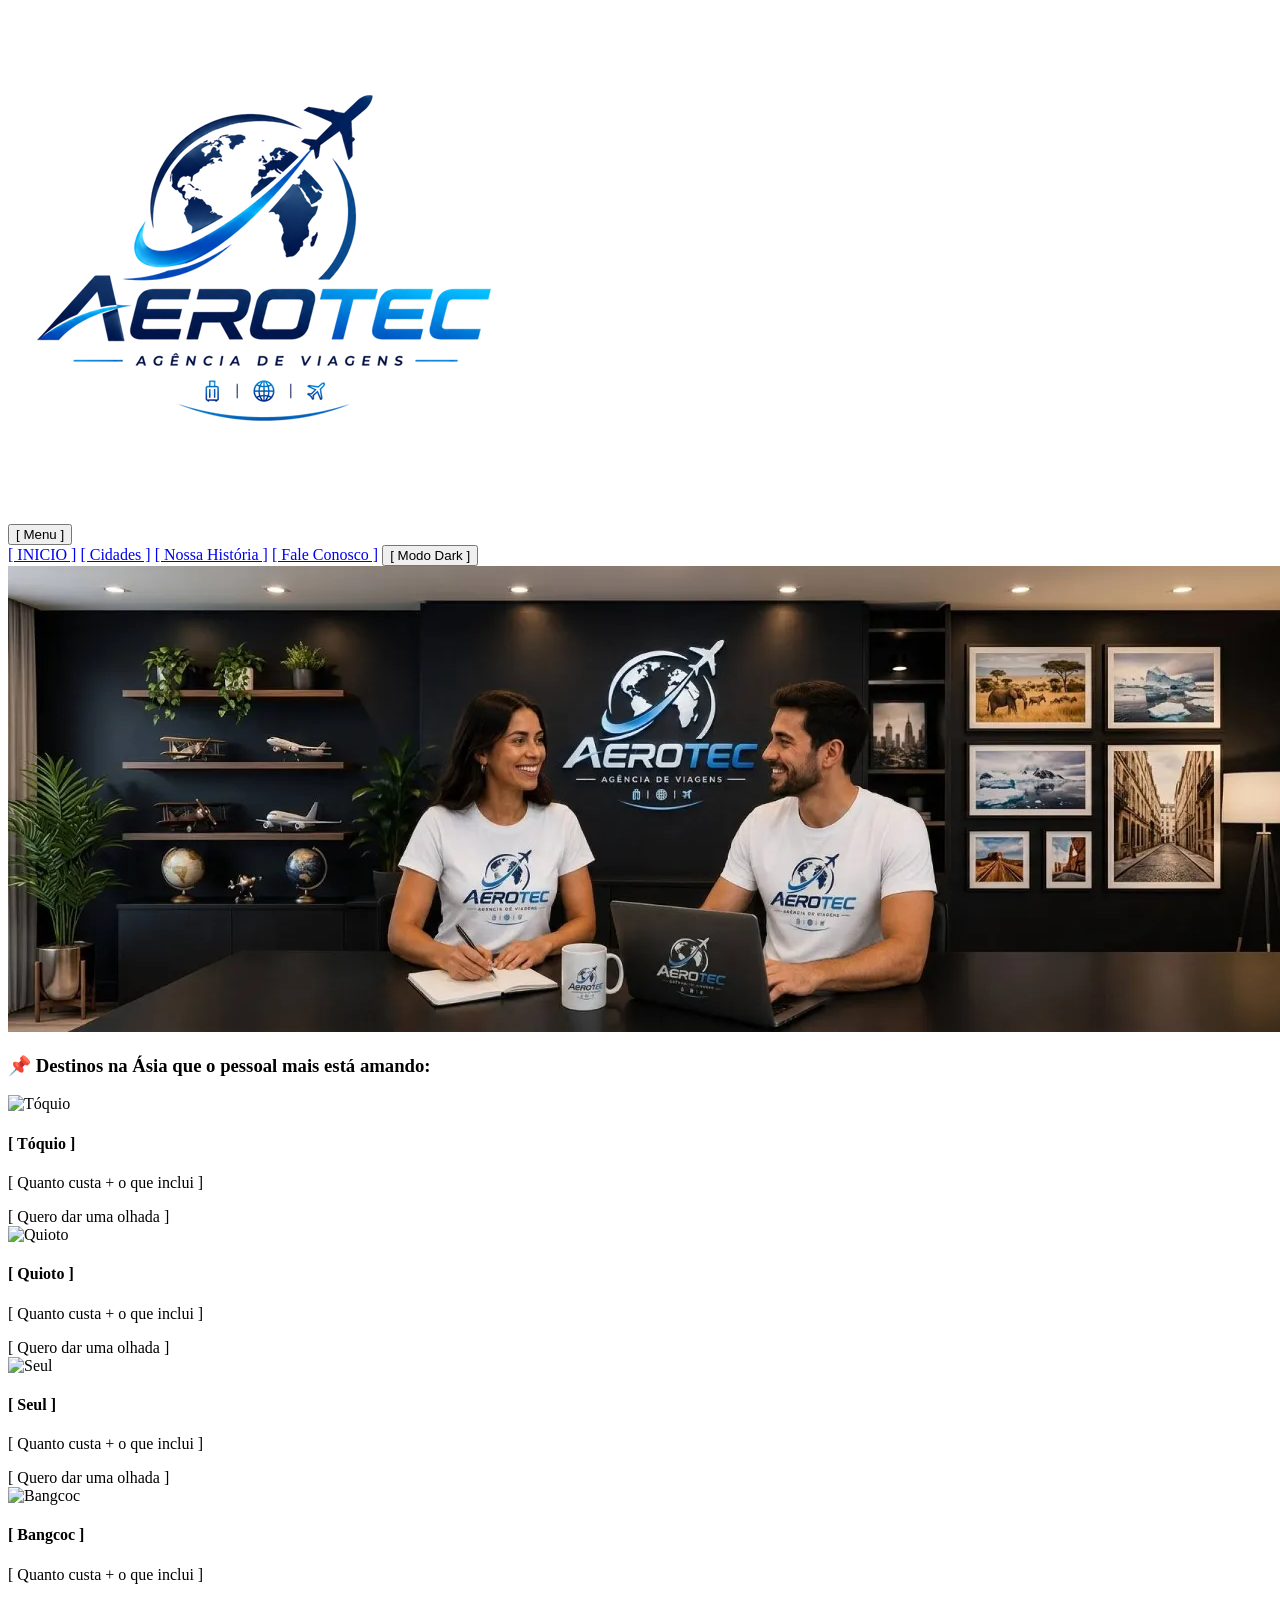
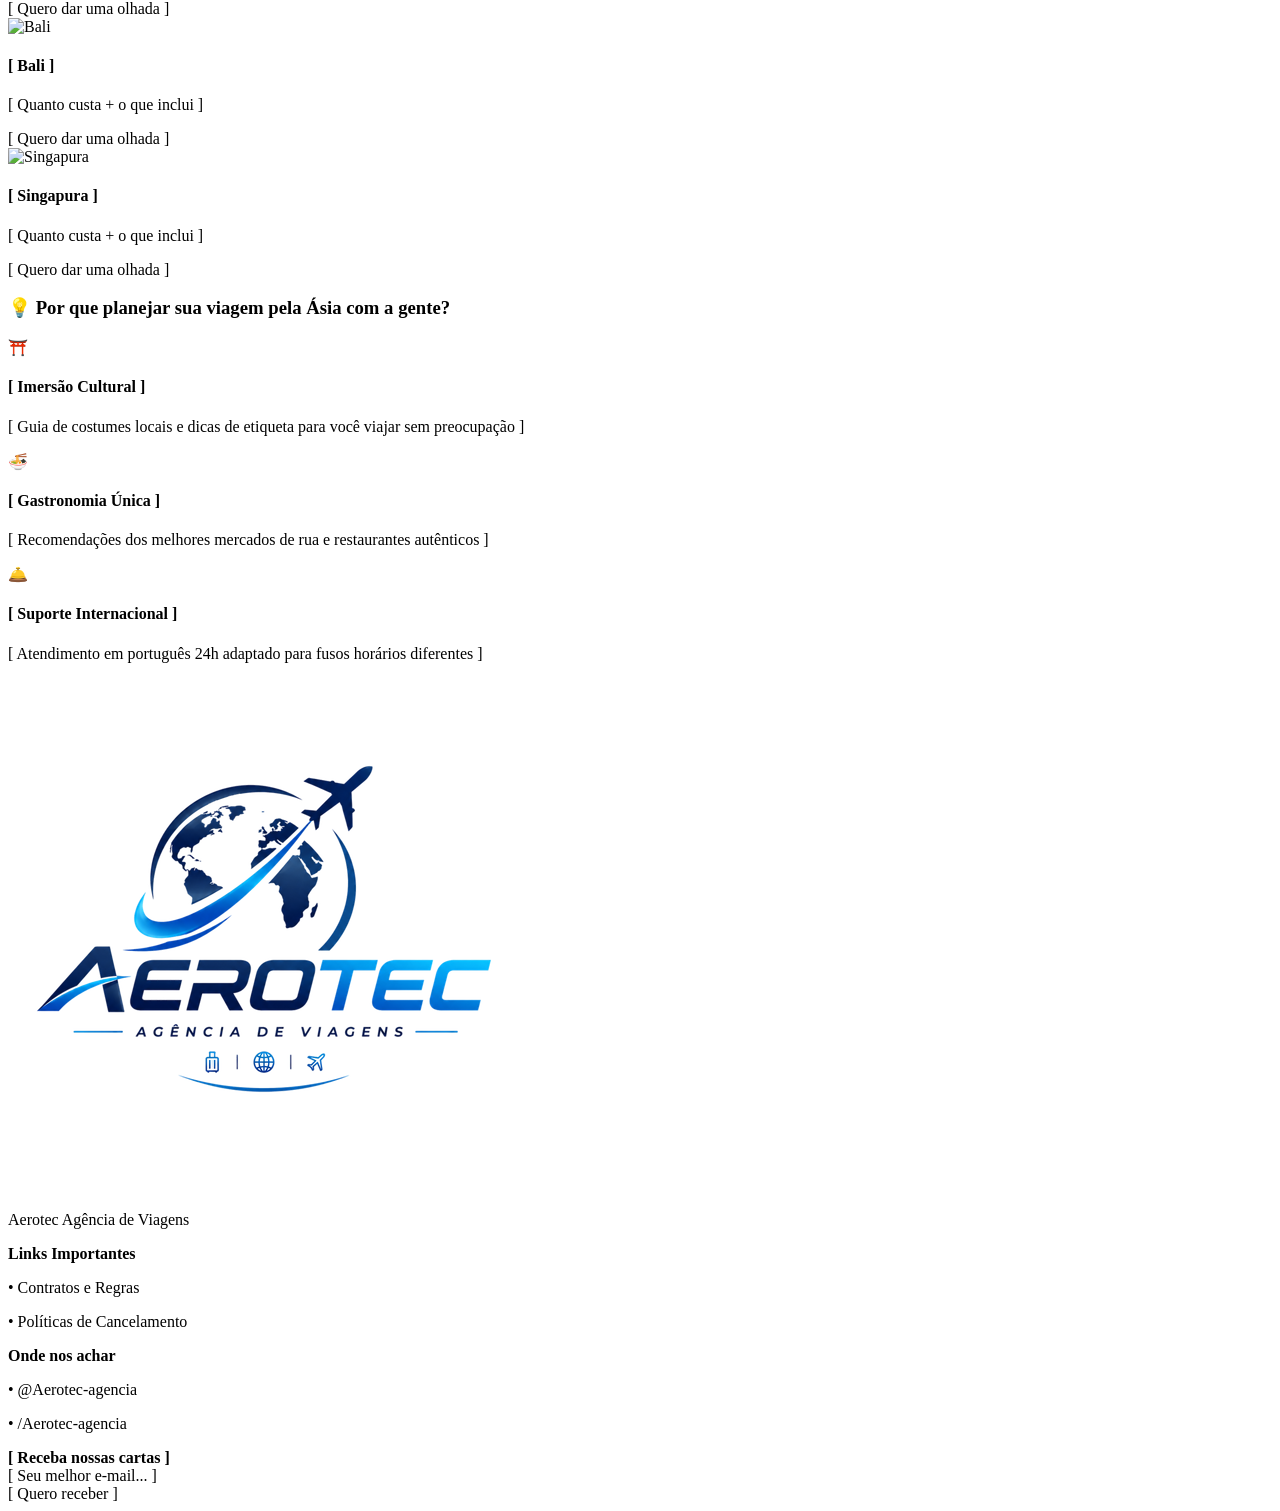
==== asia.html @ 553d1d7a "Descrição das alterações" ====
<!DOCTYPE html>
<html lang="pt-BR">
<head>
    <meta charset="UTF-8">
    <title>Destinos na Ásia - Aerotec Agência de Viagens</title>
    <link rel="stylesheet" href="styleas.css">
    <meta name="viewport" content="width=device-width, initial-scale=1.0">
</head>
<body>

    <div class="container-fixo" id="inicio">
        
        <!-- Header -->
        <header class="header-rascunho">
            <div class="header-topo">
                <div class="logo-box">
                    <img id="logo-header" class="logo-img tema-img" src="images/logo.webp" data-claro="images/logo.webp" data-escuro="images/logo%20dark.webp" alt="Logo Aerotec">
                </div>
                <button type="button" class="menu-toggle" id="menu-toggle" aria-expanded="false" aria-controls="nav-principal">[ Menu ]</button>
            </div>
            <nav class="nav-rascunho" id="nav-principal">
                <a href="index.html">[ INICIO ]</a>
                <a href="#destinos">[ Cidades ]</a>
                <a href="historia.html">[ Nossa História ]</a>
                <a href="#contato">[ Fale Conosco ]</a>
                <button type="button" id="botao-modo-dark" class="botao-falso botao-modo-dark">[ Modo Dark ]</button>
            </nav>
        </header>

        <!-- Banner Hero -->
        <section class="hero-rascunho">
            <img id="hero-banner" class="hero-imagem tema-img" src="images/banner.webp" data-claro="images/banner.webp" data-escuro="images/banner%20dark.webp" alt="Banner Ásia Aerotec">
        </section>

        <!-- Grid de Cidades da Ásia -->
        <section id="destinos" class="secao-rascunho">
            <h3>📌 Destinos na Ásia que o pessoal mais está amando:</h3>
            <div class="grid-destinos">
        
                <!-- Tóquio -->
                <div class="card-destino">
                    <div class="imagem-box">
                        <picture>
                            <source srcset="images/toquio_mobile.webp" media="(max-width: 768px)">
                            <img src="images/toquio.webp" alt="Tóquio">
                        </picture>
                    </div>
                    <h4>[ Tóquio ]</h4>
                    <p>[ Quanto custa + o que inclui ]</p>
                    <div class="botao-falso">[ Quero dar uma olhada ]</div>
                </div>
        
                <!-- Quioto -->
                <div class="card-destino">
                    <div class="imagem-box">
                        <picture>
                            <source srcset="images/quioto_mobile.webp" media="(max-width: 768px)">
                            <img src="images/quioto.webp" alt="Quioto">
                        </picture>
                    </div>
                    <h4>[ Quioto ]</h4>
                    <p>[ Quanto custa + o que inclui ]</p>
                    <div class="botao-falso">[ Quero dar uma olhada ]</div>
                </div>
        
                <!-- Seul -->
                <div class="card-destino">
                    <div class="imagem-box">
                        <picture>
                            <source srcset="images/seul_mobile.webp" media="(max-width: 768px)">
                            <img src="images/seul.webp" alt="Seul">
                        </picture>
                    </div>
                    <h4>[ Seul ]</h4>
                    <p>[ Quanto custa + o que inclui ]</p>
                    <div class="botao-falso">[ Quero dar uma olhada ]</div>
                </div>

                <!-- Bangcoc -->
                <div class="card-destino">
                    <div class="imagem-box">
                        <picture>
                            <source srcset="images/bangcoc_mobile.webp" media="(max-width: 768px)">
                            <img src="images/bangcoc.webp" alt="Bangcoc">
                        </picture>
                    </div>
                    <h4>[ Bangcoc ]</h4>
                    <p>[ Quanto custa + o que inclui ]</p>
                    <div class="botao-falso">[ Quero dar uma olhada ]</div>
                </div>

                <!-- Bali -->
                <div class="card-destino">
                    <div class="imagem-box">
                        <picture>
                            <source srcset="images/bali_mobile.webp" media="(max-width: 768px)">
                            <img src="images/bali.webp" alt="Bali">
                        </picture>
                    </div>
                    <h4>[ Bali ]</h4>
                    <p>[ Quanto custa + o que inclui ]</p>
                    <div class="botao-falso">[ Quero dar uma olhada ]</div>
                </div>

                <!-- Singapura -->
                <div class="card-destino">
                    <div class="imagem-box">
                        <picture>
                            <source srcset="images/singapura_mobile.webp" media="(max-width: 768px)">
                            <img src="images/singapura.webp" alt="Singapura">
                        </picture>
                    </div>
                    <h4>[ Singapura ]</h4>
                    <p>[ Quanto custa + o que inclui ]</p>
                    <div class="botao-falso">[ Quero dar uma olhada ]</div>
                </div>
        
            </div>
        </section>

        <!-- Vantagens da Ásia -->
        <section class="secao-rascunho bkg-papel">
            <h3>💡 Por que planejar sua viagem pela Ásia com a gente?</h3>
            <div class="grid-vantagens">
                <div class="card-vantagem">
                    <div class="icone-box">⛩️</div>
                    <h4>[ Imersão Cultural ]</h4>
                    <p>[ Guia de costumes locais e dicas de etiqueta para você viajar sem preocupação ]</p>
                </div>
                <div class="card-vantagem">
                    <div class="icone-box">🍜</div>
                    <h4>[ Gastronomia Única ]</h4>
                    <p>[ Recomendações dos melhores mercados de rua e restaurantes autênticos ]</p>
                </div>
                <div class="card-vantagem">
                    <div class="icone-box">🛎️</div>
                    <h4>[ Suporte Internacional ]</h4>
                    <p>[ Atendimento em português 24h adaptado para fusos horários diferentes ]</p>
                </div>
            </div>
        </section>

        <!-- Rodapé -->
        <footer class="footer-rascunho">
            <div class="coluna-footer">
                <img id="logo-footer" class="logo-footer logo-img tema-img" src="images/logo.webp" data-claro="images/logo.webp" data-escuro="images/logo%20dark.webp" alt="Logo Aerotec">
                <p>Aerotec Agência de Viagens</p>
            </div>
            <div class="coluna-footer">
                <strong>Links Importantes</strong>
                <p>• <a href="contratos.html" style="text-decoration: none; color: inherit;">Contratos e Regras</a></p>
                <p>• <a href="politicas.html" style="text-decoration: none; color: inherit;">Políticas de Cancelamento</a></p>
            </div>
            <div class="coluna-footer">
                <strong>Onde nos achar</strong>
                <p>• @Aerotec-agencia</p>
                <p>• /Aerotec-agencia</p>
            </div>
            <div id="contato" class="coluna-footer">
                <strong>[ Receba nossas cartas ]</strong>
                <div class="input-falso">[ Seu melhor e-mail... ]</div>
                <div class="botao-falso">[ Quero receber ]</div>
            </div>
        </footer>

    </div>

    <!-- Script idêntico -->
    <script>
        const botaoModoDark = document.getElementById('botao-modo-dark');
        const imagensTema = document.querySelectorAll('.tema-img');

        botaoModoDark.addEventListener('click', () => {
            const ativarDark = !document.body.classList.contains('modo-dark');
            document.body.classList.toggle('modo-dark', ativarDark);

            imagensTema.forEach((img) => {
                img.src = ativarDark ? img.dataset.escuro : img.dataset.claro;
            });

            botaoModoDark.textContent = ativarDark ? '[ Modo Claro ]' : '[ Modo Dark ]';
        });

        const menuToggle = document.getElementById('menu-toggle');
        const navPrincipal = document.getElementById('nav-principal');

        menuToggle.addEventListener('click', () => {
            const aberto = navPrincipal.classList.toggle('aberto');
            menuToggle.setAttribute('aria-expanded', String(aberto));
            menuToggle.textContent = aberto ? '[ Fechar ]' : '[ Menu ]';
        });

        navPrincipal.querySelectorAll('a').forEach((link) => {
            link.addEventListener('click', () => {
                if (window.matchMedia('(max-width: 768px)').matches) {
                    navPrincipal.classList.remove('aberto');
                    menuToggle.setAttribute('aria-expanded', 'false');
                    menuToggle.textContent = '[ Menu ]';
                }
            });
        });
    </script>

</body>
</html>
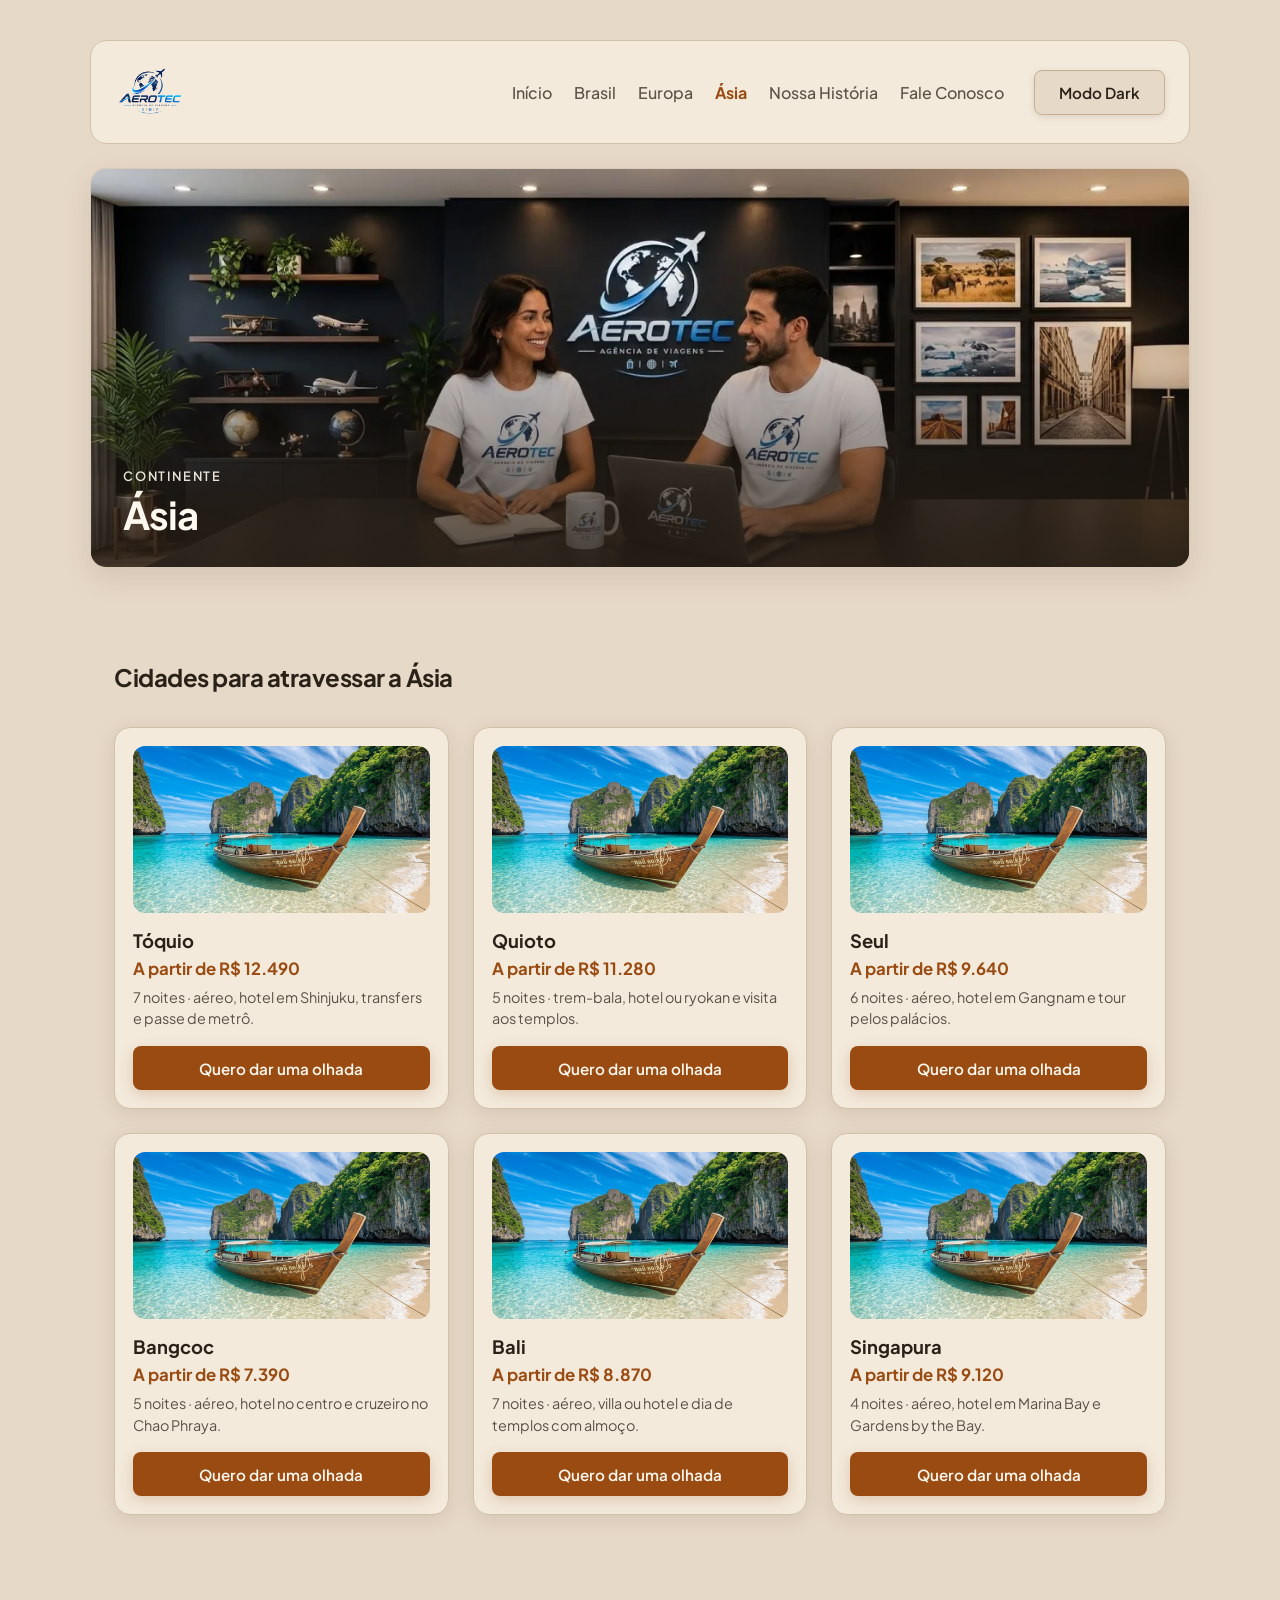
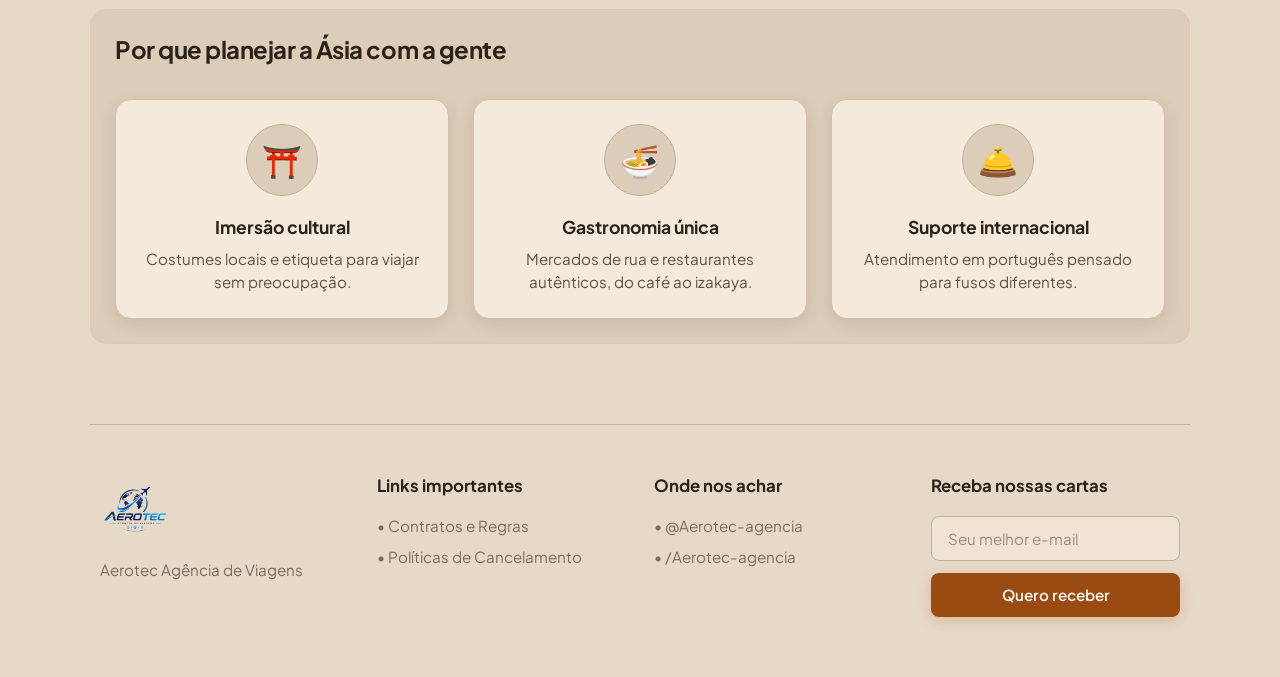
==== commit a39de10c: "Atualização completa do código" ====
--- a/asia.html
+++ b/asia.html
@@ -3,6 +3,10 @@
 <head>
     <meta charset="UTF-8">
     <title>Destinos na Ásia - Aerotec Agência de Viagens</title>
+    <meta name="description" content="Pacotes na Ásia com a Aerotec: Tóquio, Quioto, Seul, Bangcoc, Bali e Singapura.">
+    <link rel="preconnect" href="https://fonts.googleapis.com">
+    <link rel="preconnect" href="https://fonts.gstatic.com" crossorigin>
+    <link href="https://fonts.googleapis.com/css2?family=Plus+Jakarta+Sans:wght@500;600;700&display=swap" rel="stylesheet">
     <link rel="stylesheet" href="styleas.css">
     <meta name="viewport" content="width=device-width, initial-scale=1.0">
 </head>
@@ -10,162 +14,162 @@
 
     <div class="container-fixo" id="inicio">
         
-        <!-- Header -->
         <header class="header-rascunho">
             <div class="header-topo">
                 <div class="logo-box">
                     <img id="logo-header" class="logo-img tema-img" src="images/logo.webp" data-claro="images/logo.webp" data-escuro="images/logo%20dark.webp" alt="Logo Aerotec">
                 </div>
-                <button type="button" class="menu-toggle" id="menu-toggle" aria-expanded="false" aria-controls="nav-principal">[ Menu ]</button>
+                <button type="button" class="menu-toggle" id="menu-toggle" aria-expanded="false" aria-controls="nav-principal">Menu</button>
             </div>
             <nav class="nav-rascunho" id="nav-principal">
-                <a href="index.html">[ INICIO ]</a>
-                <a href="#destinos">[ Cidades ]</a>
-                <a href="historia.html">[ Nossa História ]</a>
-                <a href="#contato">[ Fale Conosco ]</a>
-                <button type="button" id="botao-modo-dark" class="botao-falso botao-modo-dark">[ Modo Dark ]</button>
+                <a href="index.html">Início</a>
+                <a href="brasil.html">Brasil</a>
+                <a href="europa.html">Europa</a>
+                <a href="asia.html" class="ativo">Ásia</a>
+                <a href="historia.html">Nossa História</a>
+                <a href="#contato">Fale Conosco</a>
+                <button type="button" id="botao-modo-dark" class="botao-falso botao-modo-dark">Modo Dark</button>
             </nav>
         </header>
 
-        <!-- Banner Hero -->
         <section class="hero-rascunho">
             <img id="hero-banner" class="hero-imagem tema-img" src="images/banner.webp" data-claro="images/banner.webp" data-escuro="images/banner%20dark.webp" alt="Banner Ásia Aerotec">
+            <div class="hero-legenda">
+                <span>Continente</span>
+                <h2>Ásia</h2>
+            </div>
         </section>
 
-        <!-- Grid de Cidades da Ásia -->
         <section id="destinos" class="secao-rascunho">
-            <h3>📌 Destinos na Ásia que o pessoal mais está amando:</h3>
+            <h3>Cidades para atravessar a Ásia</h3>
             <div class="grid-destinos">
         
-                <!-- Tóquio -->
-                <div class="card-destino">
-                    <div class="imagem-box">
-                        <picture>
-                            <source srcset="images/toquio_mobile.webp" media="(max-width: 768px)">
-                            <img src="images/toquio.webp" alt="Tóquio">
-                        </picture>
-                    </div>
-                    <h4>[ Tóquio ]</h4>
-                    <p>[ Quanto custa + o que inclui ]</p>
-                    <div class="botao-falso">[ Quero dar uma olhada ]</div>
-                </div>
-        
-                <!-- Quioto -->
-                <div class="card-destino">
-                    <div class="imagem-box">
-                        <picture>
-                            <source srcset="images/quioto_mobile.webp" media="(max-width: 768px)">
-                            <img src="images/quioto.webp" alt="Quioto">
-                        </picture>
-                    </div>
-                    <h4>[ Quioto ]</h4>
-                    <p>[ Quanto custa + o que inclui ]</p>
-                    <div class="botao-falso">[ Quero dar uma olhada ]</div>
-                </div>
-        
-                <!-- Seul -->
-                <div class="card-destino">
-                    <div class="imagem-box">
-                        <picture>
-                            <source srcset="images/seul_mobile.webp" media="(max-width: 768px)">
-                            <img src="images/seul.webp" alt="Seul">
-                        </picture>
-                    </div>
-                    <h4>[ Seul ]</h4>
-                    <p>[ Quanto custa + o que inclui ]</p>
-                    <div class="botao-falso">[ Quero dar uma olhada ]</div>
-                </div>
-
-                <!-- Bangcoc -->
-                <div class="card-destino">
-                    <div class="imagem-box">
-                        <picture>
-                            <source srcset="images/bangcoc_mobile.webp" media="(max-width: 768px)">
-                            <img src="images/bangcoc.webp" alt="Bangcoc">
-                        </picture>
-                    </div>
-                    <h4>[ Bangcoc ]</h4>
-                    <p>[ Quanto custa + o que inclui ]</p>
-                    <div class="botao-falso">[ Quero dar uma olhada ]</div>
-                </div>
-
-                <!-- Bali -->
-                <div class="card-destino">
-                    <div class="imagem-box">
-                        <picture>
-                            <source srcset="images/bali_mobile.webp" media="(max-width: 768px)">
-                            <img src="images/bali.webp" alt="Bali">
-                        </picture>
-                    </div>
-                    <h4>[ Bali ]</h4>
-                    <p>[ Quanto custa + o que inclui ]</p>
-                    <div class="botao-falso">[ Quero dar uma olhada ]</div>
-                </div>
-
-                <!-- Singapura -->
-                <div class="card-destino">
-                    <div class="imagem-box">
-                        <picture>
-                            <source srcset="images/singapura_mobile.webp" media="(max-width: 768px)">
-                            <img src="images/singapura.webp" alt="Singapura">
-                        </picture>
-                    </div>
-                    <h4>[ Singapura ]</h4>
-                    <p>[ Quanto custa + o que inclui ]</p>
-                    <div class="botao-falso">[ Quero dar uma olhada ]</div>
+                <div class="card-destino">
+                    <div class="imagem-box">
+                        <picture>
+                            <source srcset="images/pag.asia_mobile.webp" media="(max-width: 768px)">
+                            <img src="images/pag.asia.webp" alt="Tóquio">
+                        </picture>
+                    </div>
+                    <h4>Tóquio</h4>
+                    <p class="preco">A partir de R$ 12.490</p>
+                    <p class="card-desc">7 noites · aéreo, hotel em Shinjuku, transfers e passe de metrô.</p>
+                    <div class="botao-falso">Quero dar uma olhada</div>
+                </div>
+        
+                <div class="card-destino">
+                    <div class="imagem-box">
+                        <picture>
+                            <source srcset="images/pag.asia_mobile.webp" media="(max-width: 768px)">
+                            <img src="images/pag.asia.webp" alt="Quioto">
+                        </picture>
+                    </div>
+                    <h4>Quioto</h4>
+                    <p class="preco">A partir de R$ 11.280</p>
+                    <p class="card-desc">5 noites · trem-bala, hotel ou ryokan e visita aos templos.</p>
+                    <div class="botao-falso">Quero dar uma olhada</div>
+                </div>
+        
+                <div class="card-destino">
+                    <div class="imagem-box">
+                        <picture>
+                            <source srcset="images/pag.asia_mobile.webp" media="(max-width: 768px)">
+                            <img src="images/pag.asia.webp" alt="Seul">
+                        </picture>
+                    </div>
+                    <h4>Seul</h4>
+                    <p class="preco">A partir de R$ 9.640</p>
+                    <p class="card-desc">6 noites · aéreo, hotel em Gangnam e tour pelos palácios.</p>
+                    <div class="botao-falso">Quero dar uma olhada</div>
+                </div>
+
+                <div class="card-destino">
+                    <div class="imagem-box">
+                        <picture>
+                            <source srcset="images/pag.asia_mobile.webp" media="(max-width: 768px)">
+                            <img src="images/pag.asia.webp" alt="Bangcoc">
+                        </picture>
+                    </div>
+                    <h4>Bangcoc</h4>
+                    <p class="preco">A partir de R$ 7.390</p>
+                    <p class="card-desc">5 noites · aéreo, hotel no centro e cruzeiro no Chao Phraya.</p>
+                    <div class="botao-falso">Quero dar uma olhada</div>
+                </div>
+
+                <div class="card-destino">
+                    <div class="imagem-box">
+                        <picture>
+                            <source srcset="images/pag.asia_mobile.webp" media="(max-width: 768px)">
+                            <img src="images/pag.asia.webp" alt="Bali">
+                        </picture>
+                    </div>
+                    <h4>Bali</h4>
+                    <p class="preco">A partir de R$ 8.870</p>
+                    <p class="card-desc">7 noites · aéreo, villa ou hotel e dia de templos com almoço.</p>
+                    <div class="botao-falso">Quero dar uma olhada</div>
+                </div>
+
+                <div class="card-destino">
+                    <div class="imagem-box">
+                        <picture>
+                            <source srcset="images/pag.asia_mobile.webp" media="(max-width: 768px)">
+                            <img src="images/pag.asia.webp" alt="Singapura">
+                        </picture>
+                    </div>
+                    <h4>Singapura</h4>
+                    <p class="preco">A partir de R$ 9.120</p>
+                    <p class="card-desc">4 noites · aéreo, hotel em Marina Bay e Gardens by the Bay.</p>
+                    <div class="botao-falso">Quero dar uma olhada</div>
                 </div>
         
             </div>
         </section>
 
-        <!-- Vantagens da Ásia -->
         <section class="secao-rascunho bkg-papel">
-            <h3>💡 Por que planejar sua viagem pela Ásia com a gente?</h3>
+            <h3>Por que planejar a Ásia com a gente</h3>
             <div class="grid-vantagens">
                 <div class="card-vantagem">
                     <div class="icone-box">⛩️</div>
-                    <h4>[ Imersão Cultural ]</h4>
-                    <p>[ Guia de costumes locais e dicas de etiqueta para você viajar sem preocupação ]</p>
+                    <h4>Imersão cultural</h4>
+                    <p>Costumes locais e etiqueta para viajar sem preocupação.</p>
                 </div>
                 <div class="card-vantagem">
                     <div class="icone-box">🍜</div>
-                    <h4>[ Gastronomia Única ]</h4>
-                    <p>[ Recomendações dos melhores mercados de rua e restaurantes autênticos ]</p>
+                    <h4>Gastronomia única</h4>
+                    <p>Mercados de rua e restaurantes autênticos, do café ao izakaya.</p>
                 </div>
                 <div class="card-vantagem">
                     <div class="icone-box">🛎️</div>
-                    <h4>[ Suporte Internacional ]</h4>
-                    <p>[ Atendimento em português 24h adaptado para fusos horários diferentes ]</p>
+                    <h4>Suporte internacional</h4>
+                    <p>Atendimento em português pensado para fusos diferentes.</p>
                 </div>
             </div>
         </section>
 
-        <!-- Rodapé -->
         <footer class="footer-rascunho">
             <div class="coluna-footer">
                 <img id="logo-footer" class="logo-footer logo-img tema-img" src="images/logo.webp" data-claro="images/logo.webp" data-escuro="images/logo%20dark.webp" alt="Logo Aerotec">
                 <p>Aerotec Agência de Viagens</p>
             </div>
             <div class="coluna-footer">
-                <strong>Links Importantes</strong>
-                <p>• <a href="contratos.html" style="text-decoration: none; color: inherit;">Contratos e Regras</a></p>
-                <p>• <a href="politicas.html" style="text-decoration: none; color: inherit;">Políticas de Cancelamento</a></p>
+                <strong>Links importantes</strong>
+                <p>• <a href="contratos.html">Contratos e Regras</a></p>
+                <p>• <a href="politicas.html">Políticas de Cancelamento</a></p>
             </div>
             <div class="coluna-footer">
                 <strong>Onde nos achar</strong>
-                <p>• @Aerotec-agencia</p>
-                <p>• /Aerotec-agencia</p>
+                <p>• <a href="https://instagram.com/Aerotec-agencia">@Aerotec-agencia</a></p>
+                <p>• <a href="https://facebook.com/Aerotec-agencia">/Aerotec-agencia</a></p>
             </div>
             <div id="contato" class="coluna-footer">
-                <strong>[ Receba nossas cartas ]</strong>
-                <div class="input-falso">[ Seu melhor e-mail... ]</div>
-                <div class="botao-falso">[ Quero receber ]</div>
+                <strong>Receba nossas cartas</strong>
+                <input class="input-falso" type="email" name="email" placeholder="Seu melhor e-mail" autocomplete="email">
+                <button type="button" class="botao-falso">Quero receber</button>
             </div>
         </footer>
 
     </div>
 
-    <!-- Script idêntico -->
     <script>
         const botaoModoDark = document.getElementById('botao-modo-dark');
         const imagensTema = document.querySelectorAll('.tema-img');
@@ -178,7 +182,7 @@
                 img.src = ativarDark ? img.dataset.escuro : img.dataset.claro;
             });
 
-            botaoModoDark.textContent = ativarDark ? '[ Modo Claro ]' : '[ Modo Dark ]';
+            botaoModoDark.textContent = ativarDark ? 'Modo Claro' : 'Modo Dark';
         });
 
         const menuToggle = document.getElementById('menu-toggle');
@@ -187,7 +191,7 @@
         menuToggle.addEventListener('click', () => {
             const aberto = navPrincipal.classList.toggle('aberto');
             menuToggle.setAttribute('aria-expanded', String(aberto));
-            menuToggle.textContent = aberto ? '[ Fechar ]' : '[ Menu ]';
+            menuToggle.textContent = aberto ? 'Fechar' : 'Menu';
         });
 
         navPrincipal.querySelectorAll('a').forEach((link) => {
@@ -195,11 +199,11 @@
                 if (window.matchMedia('(max-width: 768px)').matches) {
                     navPrincipal.classList.remove('aberto');
                     menuToggle.setAttribute('aria-expanded', 'false');
-                    menuToggle.textContent = '[ Menu ]';
+                    menuToggle.textContent = 'Menu';
                 }
             });
         });
     </script>
 
 </body>
-</html>+</html>
--- a/styleas.css
+++ b/styleas.css
@@ -0,0 +1,836 @@
+* {
+    margin: 0;
+    padding: 0;
+    box-sizing: border-box;
+    font-family: 'Plus Jakarta Sans', 'Inter', -apple-system, BlinkMacSystemFont, 'Segoe UI', Roboto, sans-serif;
+    color: var(--texto-principal);
+    -webkit-font-smoothing: antialiased;
+}
+
+:root {
+    --fundo-pagina: #e7d9c8;
+    --texto-principal: #2a2118;
+    --texto-secundario: #5c5146;
+    --texto-suave: #7a6d60;
+    --texto-placeholder: #9a8c7e;
+    --borda-principal: #d2c0a8;
+    --borda-secundaria: #c4b194;
+    --borda-suave: #d9cbb8;
+    --borda-tracejada: #c4b194;
+    --fundo-card: #f3eadc;
+    --fundo-papel: #dccdb9;
+    --fundo-input: #efe4d4;
+    --fundo-imagem: #d4c4ae;
+    --sombra-cor: rgba(62, 44, 28, 0.12);
+    --cor-destaque: #9a4b12;
+    --cor-destaque-hover: #7c3d0e;
+    --sombra-destaque: rgba(154, 75, 18, 0.22);
+    --sombra-destaque-hover: rgba(154, 75, 18, 0.35);
+    --texto-botao: #fff8ef;
+    --texto-hero: #fff8ee;
+}
+
+html {
+    overflow-x: hidden;
+    scroll-behavior: smooth;
+}
+
+img,
+picture,
+svg {
+    max-width: 100%;
+    display: block;
+}
+
+body {
+    background-color: var(--fundo-pagina);
+    padding: 40px 16px;
+    transition: background-color 0.3s ease, color 0.3s ease;
+    overflow-x: hidden;
+    min-width: 0;
+}
+
+body.modo-dark {
+    --fundo-pagina: #07080a;
+    --texto-principal: #f8fafc;
+    --texto-secundario: #d1d5db;
+    --texto-suave: #9ca3af;
+    --texto-placeholder: #6b7280;
+    --borda-principal: #26221a;
+    --borda-secundaria: #3a3324;
+    --borda-suave: #1d1a14;
+    --borda-tracejada: #3a3324;
+    --fundo-card: #111319;
+    --fundo-papel: #161922;
+    --fundo-input: #0d0f14;
+    --fundo-imagem: #161922;
+    --sombra-cor: rgba(0, 0, 0, 0.75);
+    --cor-destaque: #d4af37;
+    --cor-destaque-hover: #f3c644;
+    --sombra-destaque: rgba(212, 175, 55, 0.25);
+    --sombra-destaque-hover: rgba(212, 175, 55, 0.45);
+    --texto-botao: #07080a;
+    --texto-hero: #f8fafc;
+}
+
+.container-fixo {
+    width: 100%;
+    max-width: 1100px;
+    margin: 0 auto;
+    position: relative;
+    min-width: 0;
+}
+
+.secao-rascunho {
+    margin: 70px 0;
+    padding: 24px;
+}
+
+.bkg-papel {
+    background-color: var(--fundo-papel);
+    border-radius: 16px;
+    border: 1px solid var(--borda-suave);
+}
+
+h3 {
+    margin-bottom: 35px;
+    font-size: clamp(1.2rem, 2.4vw, 1.5rem);
+    font-weight: 700;
+    letter-spacing: -0.02em;
+    overflow-wrap: anywhere;
+}
+
+.botao-falso {
+    border: none;
+    padding: 12px 24px;
+    display: inline-flex;
+    align-items: center;
+    justify-content: center;
+    background: var(--cor-destaque);
+    color: var(--texto-botao);
+    cursor: pointer;
+    text-align: center;
+    font-weight: 600;
+    border-radius: 8px;
+    box-shadow: 0 4px 14px var(--sombra-destaque);
+    font-family: inherit;
+    font-size: 0.95rem;
+    min-height: 44px;
+    transition: all 0.2s ease;
+    text-decoration: none;
+}
+
+.botao-falso:hover {
+    background: var(--cor-destaque-hover);
+    transform: translateY(-2px);
+    box-shadow: 0 6px 20px var(--sombra-destaque-hover);
+}
+
+.botao-falso:active {
+    transform: translateY(0);
+}
+
+.input-falso {
+    border: 1px solid var(--borda-secundaria);
+    padding: 12px 16px;
+    background: var(--fundo-input);
+    color: var(--texto-principal);
+    flex-grow: 1;
+    font-style: normal;
+    font-family: inherit;
+    font-size: 0.95rem;
+    border-radius: 8px;
+    width: 100%;
+    transition: border-color 0.2s ease, box-shadow 0.2s ease;
+}
+
+.input-falso::placeholder {
+    color: var(--texto-placeholder);
+}
+
+.input-falso:focus-within,
+.input-falso:focus {
+    outline: none;
+    border-color: var(--cor-destaque);
+    box-shadow: 0 0 0 3px var(--sombra-destaque);
+}
+
+.header-rascunho {
+    display: flex;
+    justify-content: space-between;
+    align-items: center;
+    gap: 16px;
+    padding: 16px 24px;
+    background: var(--fundo-card);
+    border: 1px solid var(--borda-principal);
+    border-radius: 16px;
+    margin-bottom: 24px;
+}
+
+.header-topo {
+    display: flex;
+    align-items: center;
+    justify-content: space-between;
+    gap: 12px;
+    min-width: 0;
+}
+
+.logo-box img,
+.logo-footer {
+    height: 70px;
+    width: auto;
+    max-width: min(220px, 100%);
+    object-fit: contain;
+}
+
+body.modo-dark .logo-box {
+    background: transparent;
+}
+
+.menu-toggle {
+    display: none;
+    border: 1px solid var(--borda-secundaria);
+    background: var(--fundo-pagina);
+    box-shadow: 0 2px 6px var(--sombra-cor);
+    border-radius: 8px;
+    padding: 10px 16px;
+    font-weight: 600;
+    font-family: inherit;
+    cursor: pointer;
+    min-height: 44px;
+    transition: background 0.2s ease;
+}
+
+.nav-rascunho {
+    display: flex;
+    align-items: center;
+    flex-wrap: wrap;
+    justify-content: flex-end;
+    gap: 12px 22px;
+    min-width: 0;
+}
+
+.nav-rascunho a {
+    text-decoration: none;
+    color: var(--texto-secundario);
+    font-weight: 500;
+    white-space: nowrap;
+    transition: color 0.2s ease;
+}
+
+.nav-rascunho a:hover,
+.nav-rascunho a.ativo {
+    color: var(--cor-destaque);
+}
+
+.nav-rascunho a.ativo {
+    font-weight: 700;
+}
+
+.botao-modo-dark {
+    transform: none;
+    margin-left: 8px;
+    white-space: nowrap;
+    background: var(--fundo-pagina);
+    color: var(--texto-principal);
+    border: 1px solid var(--borda-secundaria);
+    box-shadow: 0 2px 6px var(--sombra-cor);
+}
+
+.botao-modo-dark:hover {
+    background: var(--fundo-papel);
+    color: var(--cor-destaque);
+}
+
+.hero-rascunho {
+    position: relative;
+    border: 1px solid var(--borda-suave);
+    border-radius: 16px;
+    overflow: hidden;
+    aspect-ratio: 11 / 4;
+    width: 100%;
+    box-shadow: 0 10px 30px var(--sombra-cor);
+    background: var(--fundo-imagem);
+}
+
+.hero-imagem {
+    position: absolute;
+    inset: 0;
+    width: 100%;
+    height: 100%;
+    object-fit: cover;
+    object-position: center;
+}
+
+.hero-legenda {
+    position: absolute;
+    inset: 0;
+    z-index: 1;
+    display: flex;
+    flex-direction: column;
+    justify-content: flex-end;
+    padding: 28px 32px;
+    background: linear-gradient(to top, rgba(42, 33, 24, 0.82), rgba(42, 33, 24, 0.18) 48%, transparent 72%);
+}
+
+.hero-legenda span {
+    color: var(--texto-hero);
+    font-size: 0.8rem;
+    font-weight: 600;
+    letter-spacing: 0.14em;
+    text-transform: uppercase;
+    margin-bottom: 6px;
+    opacity: 0.9;
+}
+
+.hero-legenda h2 {
+    color: var(--texto-hero);
+    font-size: clamp(1.6rem, 4vw, 2.4rem);
+    font-weight: 700;
+    letter-spacing: -0.03em;
+}
+
+.grid-destinos {
+    display: grid;
+    grid-template-columns: repeat(3, minmax(0, 1fr));
+    gap: 24px;
+}
+
+.card-destino {
+    display: flex;
+    flex-direction: column;
+    border: 1px solid var(--borda-principal);
+    width: 100%;
+    min-width: 0;
+    padding: 18px;
+    background: var(--fundo-card);
+    border-radius: 16px;
+    box-shadow: 0 4px 20px var(--sombra-cor);
+    text-align: left;
+    transition: transform 0.2s ease, box-shadow 0.2s ease, border-color 0.2s ease;
+}
+
+.card-destino:hover {
+    transform: translateY(-4px);
+    box-shadow: 0 12px 28px var(--sombra-cor);
+    border-color: var(--cor-destaque);
+}
+
+.imagem-box {
+    border: none;
+    aspect-ratio: 16 / 9;
+    height: auto;
+    margin-bottom: 16px;
+    background: var(--fundo-imagem);
+    overflow: hidden;
+    border-radius: 12px;
+}
+
+.imagem-box picture,
+.imagem-box img {
+    width: 100%;
+    height: 100%;
+    object-fit: cover;
+}
+
+.card-destino h4 {
+    margin-bottom: 6px;
+    font-size: 1.15rem;
+    font-weight: 700;
+}
+
+.card-destino .preco {
+    margin-bottom: 8px;
+    color: var(--cor-destaque);
+    font-size: 1.05rem;
+    font-weight: 700;
+}
+
+.card-destino .card-desc {
+    margin-bottom: 16px;
+    color: var(--texto-secundario);
+    font-size: 0.9rem;
+    line-height: 1.5;
+}
+
+.card-destino .botao-falso {
+    width: 100%;
+    margin-top: auto;
+}
+
+.grid-vantagens {
+    display: grid;
+    grid-template-columns: repeat(3, minmax(0, 1fr));
+    gap: 24px;
+}
+
+.card-vantagem {
+    width: 100%;
+    min-width: 0;
+    text-align: center;
+    padding: 24px 18px;
+    background: var(--fundo-card);
+    border-radius: 16px;
+    border: 1px solid var(--borda-principal);
+    box-shadow: 0 4px 16px var(--sombra-cor);
+}
+
+.icone-box {
+    border: 1px solid var(--borda-secundaria);
+    width: 72px;
+    height: 72px;
+    font-size: 2rem;
+    margin: 0 auto 20px auto;
+    background: var(--fundo-papel);
+    border-radius: 50%;
+    display: flex;
+    align-items: center;
+    justify-content: center;
+}
+
+.card-vantagem h4 {
+    margin-bottom: 10px;
+    font-size: 1.1rem;
+    font-weight: 700;
+}
+
+.card-vantagem p {
+    font-size: 0.95rem;
+    color: var(--texto-secundario);
+    line-height: 1.5;
+}
+
+.carrossel-depoimentos {
+    position: relative;
+}
+
+.carrossel-linha {
+    display: flex;
+    align-items: center;
+    gap: 16px;
+}
+
+.carrossel-viewport {
+    overflow: hidden;
+    flex: 1;
+    min-width: 0;
+}
+
+.carrossel-trilha {
+    display: flex;
+    transition: transform 0.4s cubic-bezier(0.16, 1, 0.3, 1);
+}
+
+.carrossel-trilha .depoimento-box {
+    flex: 0 0 100%;
+    min-height: 210px;
+    min-width: 0;
+}
+
+.carrossel-seta {
+    width: 44px;
+    height: 44px;
+    flex-shrink: 0;
+    border: 1px solid var(--borda-secundaria);
+    background: var(--fundo-card);
+    box-shadow: 0 2px 8px var(--sombra-cor);
+    border-radius: 50%;
+    cursor: pointer;
+    font-size: 1.4rem;
+    display: flex;
+    align-items: center;
+    justify-content: center;
+    font-family: inherit;
+    color: var(--texto-principal);
+    transition: all 0.2s ease;
+}
+
+.carrossel-seta:hover {
+    transform: translateY(-2px);
+    border-color: var(--cor-destaque);
+    color: var(--cor-destaque);
+}
+
+.carrossel-pontos {
+    display: flex;
+    justify-content: center;
+    gap: 8px;
+    margin-top: 20px;
+}
+
+.carrossel-ponto {
+    width: 10px;
+    height: 10px;
+    padding: 0;
+    border: none;
+    background: var(--borda-secundaria);
+    border-radius: 50%;
+    cursor: pointer;
+    transition: all 0.2s ease;
+}
+
+.carrossel-ponto.ativo {
+    background: var(--cor-destaque);
+    width: 24px;
+    border-radius: 12px;
+}
+
+.depoimento-box {
+    border: 1px solid var(--borda-principal);
+    padding: 32px;
+    background: var(--fundo-card);
+    border-radius: 16px;
+    box-shadow: 0 4px 20px var(--sombra-cor);
+    position: relative;
+}
+
+.aspas {
+    font-style: italic;
+    font-size: clamp(1rem, 2.2vw, 1.15rem);
+    margin-bottom: 24px;
+    line-height: 1.6;
+    color: var(--texto-principal);
+    overflow-wrap: anywhere;
+}
+
+.cliente-info {
+    display: flex;
+    align-items: center;
+    gap: 16px;
+    min-width: 0;
+}
+
+.cliente-info span {
+    overflow-wrap: anywhere;
+    font-weight: 600;
+    font-size: 0.95rem;
+    color: var(--texto-secundario);
+}
+
+.avatar-falso {
+    border: 1px solid var(--borda-secundaria);
+    width: 52px;
+    height: 52px;
+    background: var(--fundo-imagem);
+    border-radius: 50%;
+    overflow: hidden;
+    flex-shrink: 0;
+    box-shadow: 0 2px 8px var(--sombra-cor);
+}
+
+.avatar-falso img {
+    width: 100%;
+    height: 100%;
+    object-fit: cover;
+    display: block;
+}
+
+.logo-footer {
+    margin-bottom: 15px;
+}
+
+.footer-rascunho {
+    margin-top: 80px;
+    border-top: 1px solid var(--borda-secundaria);
+    padding: 50px 10px 20px 10px;
+    display: grid;
+    grid-template-columns: repeat(4, minmax(0, 1fr));
+    gap: 28px;
+}
+
+.coluna-footer {
+    width: 100%;
+    min-width: 0;
+}
+
+.coluna-footer strong {
+    display: block;
+    margin-bottom: 20px;
+    font-size: 1.05rem;
+    font-weight: 700;
+}
+
+.coluna-footer p {
+    margin-bottom: 12px;
+    font-size: 0.95rem;
+    color: var(--texto-suave);
+    overflow-wrap: anywhere;
+}
+
+.coluna-footer a {
+    color: inherit;
+    text-decoration: none;
+}
+
+.coluna-footer a:hover {
+    color: var(--cor-destaque);
+}
+
+.coluna-footer .input-falso {
+    margin-bottom: 12px;
+    display: block;
+    width: 100%;
+}
+
+.coluna-footer .botao-falso {
+    width: 100%;
+}
+
+.pagina-simples {
+    max-width: 760px;
+    margin: 0 auto;
+    background: var(--fundo-card);
+    padding: 40px 36px;
+    border-radius: 16px;
+    border: 1px solid var(--borda-principal);
+    box-shadow: 0 8px 24px var(--sombra-cor);
+}
+
+.pagina-simples h1 {
+    font-size: clamp(1.4rem, 3vw, 1.8rem);
+    margin-bottom: 8px;
+    letter-spacing: -0.02em;
+}
+
+.pagina-simples h2 {
+    font-size: 1.1rem;
+    margin: 28px 0 10px;
+}
+
+.pagina-simples p {
+    color: var(--texto-secundario);
+    line-height: 1.7;
+    margin-bottom: 14px;
+}
+
+.pagina-simples .data-atualizacao {
+    color: var(--texto-suave);
+    font-style: italic;
+    margin-bottom: 24px;
+}
+
+.link-voltar {
+    display: inline-flex;
+    margin-bottom: 24px;
+    color: var(--cor-destaque);
+    text-decoration: none;
+    font-weight: 600;
+}
+
+.link-voltar:hover {
+    color: var(--cor-destaque-hover);
+}
+
+.logo-etec {
+    max-width: 150px;
+    height: auto;
+    margin: 8px auto 20px;
+    display: block;
+    padding: 12px;
+    background: var(--fundo-imagem);
+    border: 1px solid var(--borda-suave);
+    border-radius: 12px;
+}
+
+@media (max-width: 1024px) {
+    .header-rascunho {
+        flex-wrap: wrap;
+        padding: 12px 16px;
+    }
+
+    .nav-rascunho {
+        gap: 10px 16px;
+    }
+
+    .grid-destinos,
+    .grid-vantagens {
+        grid-template-columns: repeat(2, minmax(0, 1fr));
+    }
+
+    .footer-rascunho {
+        grid-template-columns: repeat(2, minmax(0, 1fr));
+        gap: 32px 24px;
+    }
+
+    .hero-rascunho {
+        aspect-ratio: 16 / 7;
+    }
+}
+
+@media (max-width: 768px) {
+    body {
+        padding: 16px 12px 28px;
+    }
+
+    .secao-rascunho {
+        margin: 40px 0;
+        padding: 16px 12px;
+    }
+
+    .header-rascunho {
+        flex-direction: column;
+        align-items: stretch;
+    }
+
+    .header-topo {
+        width: 100%;
+    }
+
+    .logo-box img,
+    .logo-footer {
+        height: 56px;
+    }
+
+    .menu-toggle {
+        display: inline-flex;
+        align-items: center;
+        justify-content: center;
+    }
+
+    .nav-rascunho {
+        display: none;
+        width: 100%;
+        flex-direction: column;
+        align-items: stretch;
+        justify-content: flex-start;
+        gap: 10px;
+        padding: 12px 0 4px;
+    }
+
+    .nav-rascunho.aberto {
+        display: flex;
+    }
+
+    .nav-rascunho a,
+    .nav-rascunho .botao-modo-dark {
+        width: 100%;
+        text-align: center;
+        white-space: normal;
+        padding: 12px 10px;
+        border: 1px solid var(--borda-suave);
+        border-radius: 8px;
+        text-decoration: none;
+        margin-left: 0;
+        transform: none;
+    }
+
+    .hero-rascunho {
+        aspect-ratio: 16 / 9;
+    }
+
+    .hero-legenda {
+        padding: 20px 18px;
+    }
+
+    .grid-destinos,
+    .grid-vantagens,
+    .footer-rascunho {
+        grid-template-columns: 1fr;
+    }
+
+    .card-destino {
+        max-width: 420px;
+        margin: 0 auto;
+        width: 100%;
+    }
+
+    .carrossel-linha {
+        display: grid;
+        grid-template-columns: 1fr 1fr;
+        grid-template-areas:
+            "viewport viewport"
+            "prev next";
+        gap: 12px;
+    }
+
+    .carrossel-viewport {
+        grid-area: viewport;
+    }
+
+    .carrossel-linha .carrossel-seta:first-child {
+        grid-area: prev;
+        width: 100%;
+        border-radius: 8px;
+    }
+
+    .carrossel-linha .carrossel-seta:last-child {
+        grid-area: next;
+        width: 100%;
+        border-radius: 8px;
+    }
+
+    .depoimento-box {
+        padding: 22px 16px;
+        min-height: 0;
+    }
+
+    .cliente-info {
+        gap: 12px;
+        align-items: flex-start;
+    }
+
+    .footer-rascunho {
+        text-align: center;
+        justify-items: center;
+        padding: 36px 8px 12px;
+        margin-top: 48px;
+    }
+
+    .coluna-footer {
+        max-width: 360px;
+    }
+
+    .coluna-footer .logo-footer {
+        margin-left: auto;
+        margin-right: auto;
+    }
+
+    .pagina-simples {
+        padding: 24px 18px;
+    }
+}
+
+@media (max-width: 480px) {
+    body {
+        padding: 10px 8px 20px;
+    }
+
+    h3 {
+        margin-bottom: 22px;
+    }
+
+    .secao-rascunho {
+        margin: 28px 0;
+        padding: 12px 8px;
+    }
+
+    .hero-rascunho {
+        aspect-ratio: 4 / 3;
+    }
+
+    .card-destino {
+        padding: 16px;
+    }
+
+    .botao-falso {
+        padding: 12px 16px;
+        width: 100%;
+    }
+
+    .icone-box {
+        width: 64px;
+        height: 64px;
+        font-size: 1.6rem;
+    }
+}
+
+@media (prefers-reduced-motion: reduce) {
+    html {
+        scroll-behavior: auto;
+    }
+
+    .carrossel-trilha,
+    body {
+        transition: none;
+    }
+}
